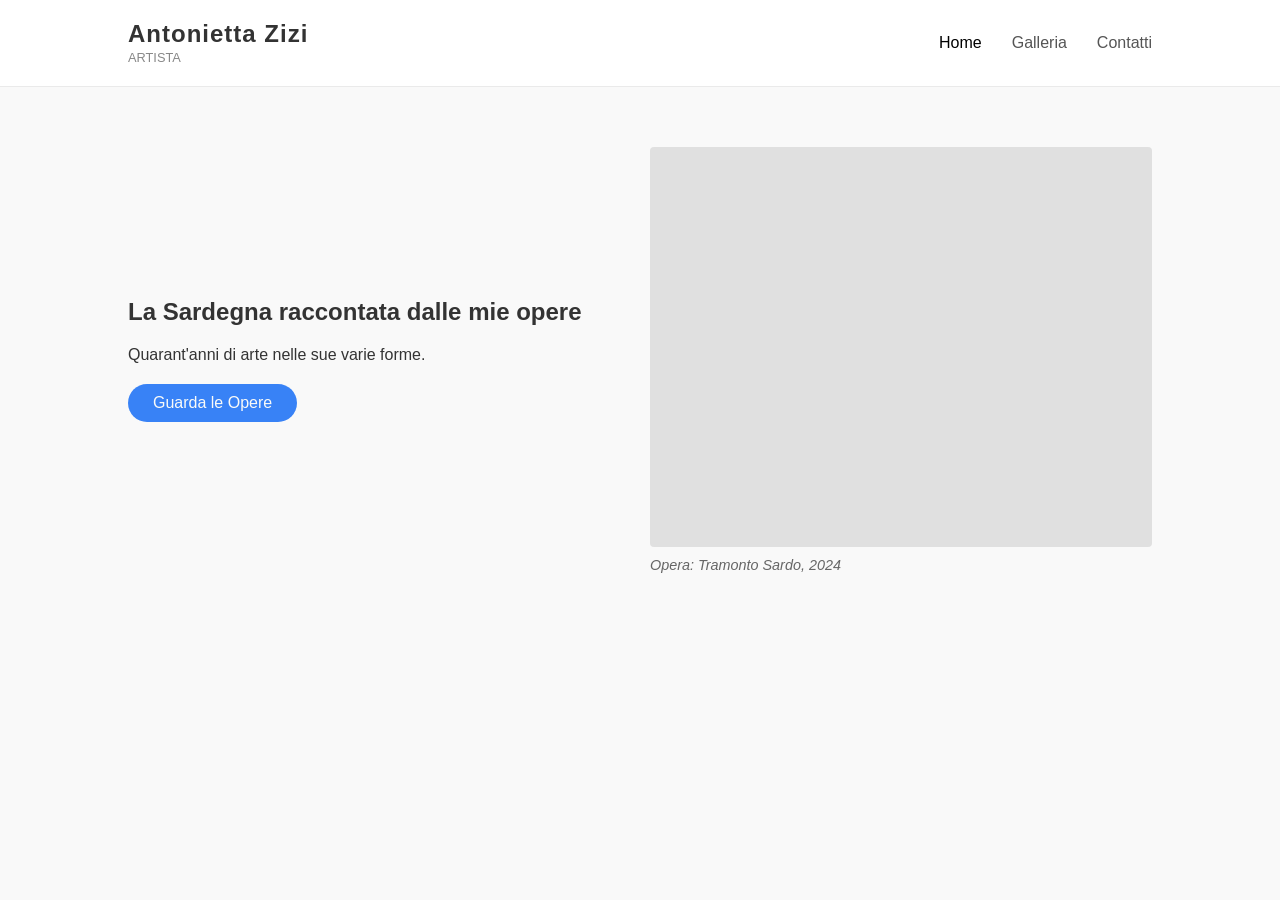
==== index.html @ 99727563 "antozi website" ====
<!DOCTYPE html>
<html lang="ita">
<head>
    <meta charset="UTF-8">
    <meta name="viewport" content="width=device-width, initial-scale=1.0">
    <title>Antonietta Zizi</title>
    <link rel="stylesheet" href="./style.css">
</head>
<body>
    <header class="navbar">
        <div class="logo">
            <h1>Antonietta Zizi</h1>
            <span class="subtitle">Artista</span> 
        </div>
  
        <nav>
            <ul class="nav-links">
                <li><a href="./index.html" class="active">Home</a></li>
                <li><a href="./gallery.html">Galleria</a></li>
                <li><a href="./contacts.html">Contatti</a></li>
            </ul>
        </nav>
    </header>
    
    <div class="hero">
        <div class="hero-left">
            <h2>La Sardegna raccontata dalle mie opere</h2>
            <p>Quarant'anni di arte nelle sue varie forme.</p>
            <!-- Niente più tag <button>, solo un link truccato -->
            <a href="./gallery.html" class="hero-btn">Guarda le Opere</a>
        </div>

        <div class="hero-right">
            <div class="image-placeholder"></div>
            <p class="img-caption">Opera: Tramonto Sardo, 2024</p>
        </div>
    </div>

</body>
</html>
---- style.css ----
/* Reset base */
* {
  margin: 0;
  padding: 0;
  box-sizing: border-box;
}

body {
  font-family: sans-serif; /* Poi sceglieremo un font più artistico */
  background-color: #f9f9f9; /* Sfondo leggermente off-white, molto pulito */
  color: #333;
}

/* Struttura Navbar */
.navbar {
  display: flex;
  justify-content: space-between;
  align-items: center;
  padding: 20px 10%; /* 10% di spazio ai lati per non far attaccare il testo ai bordi dello schermo */
  background-color: #ffffff;
  border-bottom: 1px solid #eaeaea; /* Una linea sottile ed elegante sotto la nav */
}

.logo h1 {
  font-size: 1.5rem;
  font-weight: 600;
  letter-spacing: 1px;
}

.logo .subtitle {
  font-size: 0.8rem;
  color: #888;
  text-transform: uppercase;
}

/* Link di navigazione */
.nav-links {
  display: flex;
  list-style: none;
  gap: 30px; /* Spazio fisso tra un link e l'altro */
}

.nav-links a {
  text-decoration: none;
  color: #555;
  font-weight: 500;
  transition: color 0.3s ease;
}

/* Effetto quando passi sopra con il mouse o se la pagina è attiva */
.nav-links a:hover,
.nav-links a.active {
  color: #000; /* Il testo diventa nero pieno */
}

.hero {
  display: flex;
  justify-content: space-between;
  align-items: center;
  padding: 60px 10%;
  gap: 20px;
}

.hero-left {
  flex: 1;
  display: flex;
  flex-direction: column;   /* Dispone gli elementi in verticale (titolo, poi testo, poi bottone) */
  justify-content: center;  /* Centra verticalmente tutto il blocco rispetto all'immagine di destra */
  gap: 20px;                /* Gestisce lo spazio tra gli elementi in modo perfetto */
}

.hero-left, .hero-right {
  flex: 1;
}

.image-placeholder {
  width: 100%;
  height: 400px; /* Un'altezza fissa per ora, così lo vedi bene */
  background-color: #e0e0e0; /* Un grigio neutro da wireframe */
  border-radius: 4px; /* Un pizzico di smussatura agli angoli che fa sempre figura */
  margin-bottom: 10px; /* Stacca l'immagine dalla didascalia sotto */
}

.img-caption {
  font-style: italic;
  color: #666;
  font-size: 0.9rem;
}

.hero-btn {
  display: inline-block; /* Fondamentale! Permette al link di comportarsi come un box e accettare padding e margini */
  align-self: flex-start;   /* TRUCCHETTO: Impedisce al bottone di allargarsi per tutta la larghezza della colonna */
  background-color: #3882f6;
  color: #f9faf8;
  text-decoration: none; /* Toglie la sottolineatura nativa del link */
  border-radius: 20px;
  padding: 10px 25px;    /* 10px sopra/sotto, 25px destra/sinistra per farlo più proporzionato */
  cursor: pointer;       /* Forza la manina anche se è già un link, per sicurezza */
}
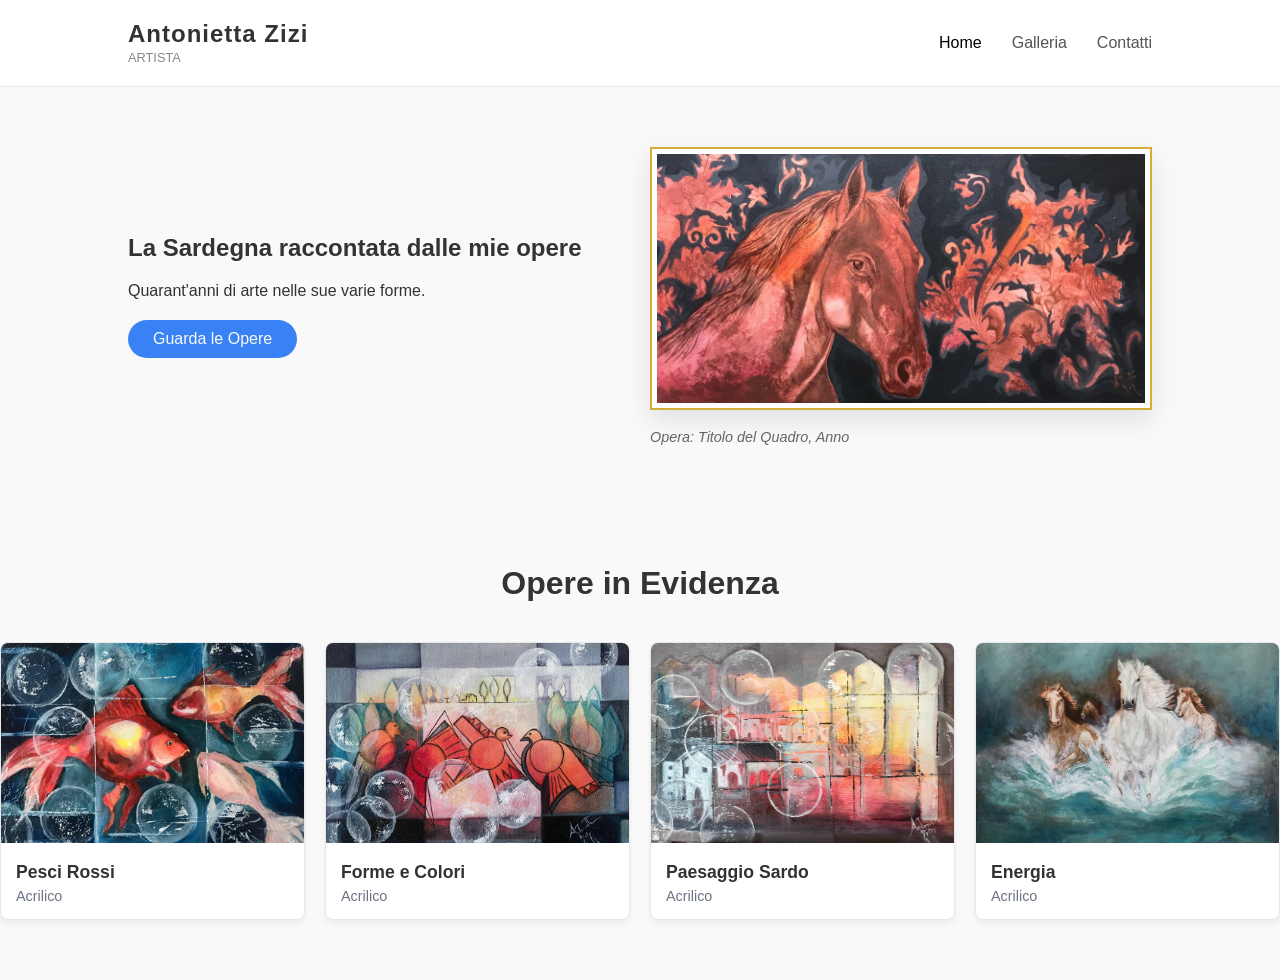
==== commit 1edfe026: "antozi website in progress" ====
--- a/index.html
+++ b/index.html
@@ -30,11 +30,54 @@
             <a href="./gallery.html" class="hero-btn">Guarda le Opere</a>
         </div>
 
-        <div class="hero-right">
-            <div class="image-placeholder"></div>
-            <p class="img-caption">Opera: Tramonto Sardo, 2024</p>
+       <div class="hero-right">
+            <div class="img-container">
+                <img class="sardinian_horse" src="./images/sardinian_horse.jpg" alt="Dipinto di Antonietta Zizi raffigurante un cavallo tra decorazioni sarde">
+                <span class="zoom-icon">🔍</span>
+            </div>
+            <p class="img-caption">Opera: Titolo del Quadro, Anno</p>
         </div>
     </div>
 
+    <section class="gallery-section">
+    
+        <h2>Opere in Evidenza</h2>
+    
+        <div class="cards-container">
+        
+            <div class="card">
+                <img src="./images/sardinian_fishes.JPG" alt="Dipinto con pesci rossi" class="card-img">
+                <div class="card-info">
+                    <h3>Pesci Rossi</h3>
+                    <p>Acrilico</p>
+                </div>
+            </div>
+
+        <div class="card">
+            <img src="./images/gallinelle.JPG" alt="Dipinto geometrico con uccelli" class="card-img">
+            <div class="card-info">
+                <h3>Forme e Colori</h3>
+                <p>Acrilico</p>
+            </div>
+        </div>
+
+        <div class="card">
+            <img src="./images/city_of_dreams_sardinia.JPG" alt="Dipinto paesaggio sardo" class="card-img">
+            <div class="card-info">
+                <h3>Paesaggio Sardo</h3>
+                <p>Acrilico</p>
+            </div>
+        </div>
+
+        <div class="card">
+            <img src="./images/water_horses.jpg" alt="Dipinto cavalli nel mare sardo" class="card-img">
+            <div class="card-info">
+                <h3>Energia</h3>
+                <p>Acrilico</p>
+            </div>
+        </div>
+
+    </div>
+</section>
 </body>
 </html>
--- a/style.css
+++ b/style.css
@@ -85,6 +85,7 @@
   font-style: italic;
   color: #666;
   font-size: 0.9rem;
+  margin-top: 15px; /* Crea un elegante stacco tra la cornice e il testo dell'opera */
 }
 
 .hero-btn {
@@ -98,3 +99,94 @@
   cursor: pointer;       /* Forza la manina anche se è già un link, per sicurezza */
 }
 
+.sardinian_horse {
+  width: 100%;        /* Prende tutta la larghezza della sua scatola genitore */
+  max-width: 550px;   /* Ma non supera mai i 550px per non diventare gigante */
+  height: auto;       /* Mantiene le proporzioni perfette */
+  display: block;     /* Evita piccoli spazi vuoti fastidiosi sotto l'immagine */
+  
+  /* L'effetto cornice dorata (Bordo + Spazio Bianco + Ombra) */
+  border: 2px solid #d4af37;   /* Linea color oro */
+  padding: 5px;                /* Effetto passpartout bianco */
+  background-color: #ffffff;   /* Sfondo del passpartout */
+  box-shadow: 0 10px 25px rgba(0, 0, 0, 0.1); /* Ombra morbida sotto il quadro */
+}
+
+/* --- EFFETTO LENTE D'INGRANDIMENTO --- */
+
+/* La scatola che fa da ancora per la lente */
+.img-container {
+  position: relative;
+  display: inline-block; /* Si stringe attorno alla foto */
+}
+
+/* Stile della lente (inizialmente nascosta) */
+.zoom-icon {
+  position: absolute;
+  bottom: 20px;  /* Distanza dal fondo interna alla cornice */
+  right: 20px;   /* Distanza dal bordo destro interna alla cornice */
+  background-color: rgba(0, 0, 0, 0.6); /* Sfondo scuro semitrasparente */
+  color: #ffffff;
+  padding: 8px 10px;
+  border-radius: 50%; /* Diventa un cerchio perfetto */
+  font-size: 1.1rem;
+  cursor: pointer;
+  opacity: 0; /* Invisibile all'inizio */
+  transition: opacity 0.3s ease; /* Transizione fluida */
+}
+
+/* Quando passi il mouse sulla foto, fai apparire la lente! */
+.img-container:hover .zoom-icon {
+  opacity: 1;
+}
+
+/* Stile della sezione galleria */
+.gallery-section {
+  padding: 60px 0;
+  text-align: center; /* Centra il titolo "Opere in Evidenza" */
+}
+
+.gallery-section h2 {
+  font-size: 2rem;
+  margin-bottom: 40px; /* Spazio tra il titolo e le card sotto */
+}
+
+/* Il motore Flexbox: mette le card in riga */
+.cards-container {
+  display: flex;
+  justify-content: space-between; /* Distribuisce le card lungo tutta la larghezza */
+  gap: 20px; /* Crea uno spazio fisso di 20px tra una card e l'altra */
+}
+
+/* Stile della singola card (la scatola bianca) */
+.card {
+  flex: 1; /* Dice alle card di dividersi lo spazio in parti perfettamente uguali */
+  background-color: #ffffff;
+  border: 1px solid #e5e7eb; /* Un bordino leggerissimo grigio */
+  border-radius: 8px;
+  overflow: hidden; /* Taglia l'immagine se esce dai bordi arrotondati della card */
+  box-shadow: 0 4px 6px rgba(0, 0, 0, 0.05); /* Un'ombreggiatura sfumata stupenda */
+}
+
+/* Diamo la stessa forma a tutte le immagini delle card */
+.card-img {
+  width: 100%;
+  height: 200px; /* Forza tutte le immagini ad avere la stessa altezza */
+  object-fit: cover; /* TRUCCO: Ritaglia l'immagine proporzionalmente senza schiacciarla! */
+}
+
+/* Lo spazio per il testo dentro la card */
+.card-info {
+  padding: 15px;
+  text-align: left; /* Allinea il titolo del quadro a sinistra */
+}
+
+.card-info h3 {
+  font-size: 1.1rem;
+  margin-bottom: 5px;
+}
+
+.card-info p {
+  color: #6b7280; /* Grigio più scuro e delicato per la tecnica */
+  font-size: 0.9rem;
+}
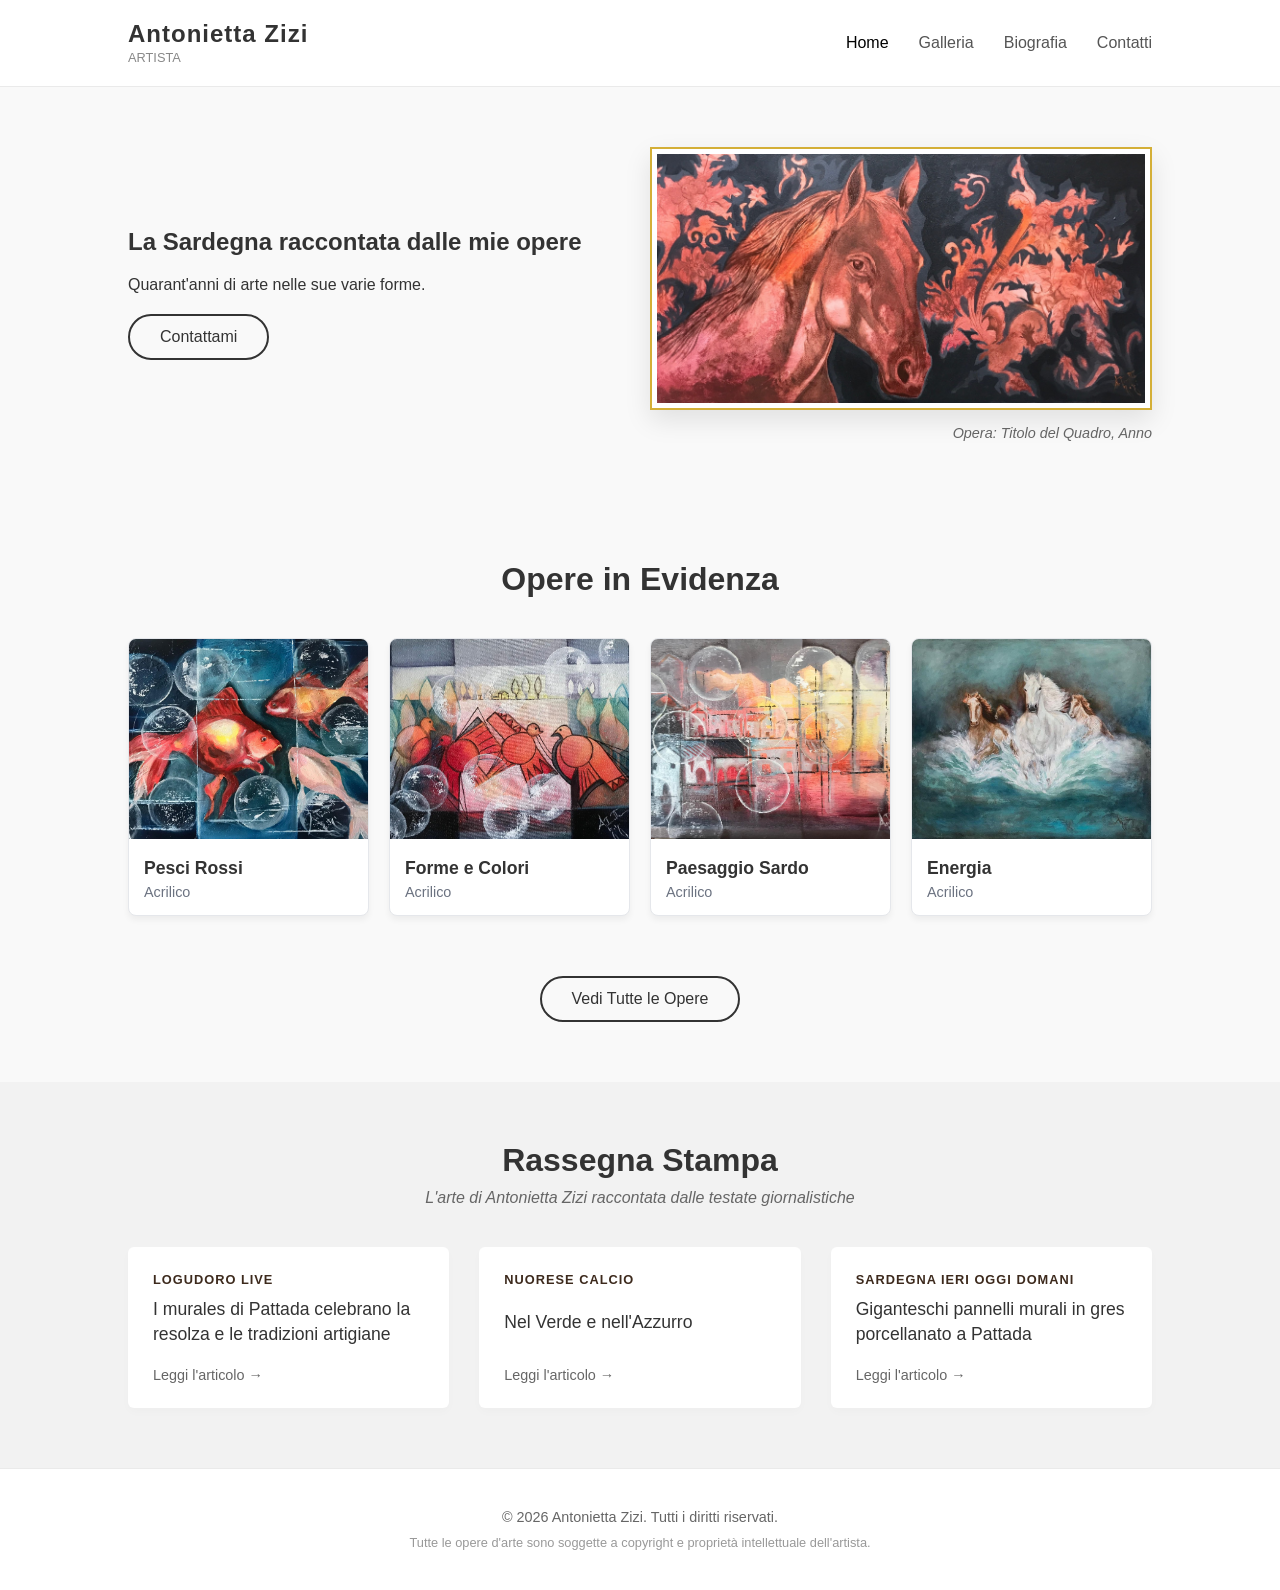
==== commit 6ecd5502: "progression byography antozi website" ====
--- a/index.html
+++ b/index.html
@@ -4,6 +4,9 @@
     <meta charset="UTF-8">
     <meta name="viewport" content="width=device-width, initial-scale=1.0">
     <title>Antonietta Zizi</title>
+    <link rel="preconnect" href="https://fonts.googleapis.com">
+    <link rel="preconnect" href="https://fonts.gstatic.com" crossorigin>
+    <link href="https://fonts.googleapis.com/css2?family=Cormorant+Garamond:ital,wght@0,400;0,500;0,600;1,400&family=Inter:wght@400;500;600&display=swap" rel="stylesheet">
     <link rel="stylesheet" href="./style.css">
 </head>
 <body>
@@ -17,6 +20,7 @@
             <ul class="nav-links">
                 <li><a href="./index.html" class="active">Home</a></li>
                 <li><a href="./gallery.html">Galleria</a></li>
+                <li><a href="./biography.html">Biografia</a></li>
                 <li><a href="./contacts.html">Contatti</a></li>
             </ul>
         </nav>
@@ -27,7 +31,7 @@
             <h2>La Sardegna raccontata dalle mie opere</h2>
             <p>Quarant'anni di arte nelle sue varie forme.</p>
             <!-- Niente più tag <button>, solo un link truccato -->
-            <a href="./gallery.html" class="hero-btn">Guarda le Opere</a>
+            <a href="./contacts.html" class="btn-secondary">Contattami</a>
         </div>
 
        <div class="hero-right">
@@ -53,31 +57,66 @@
                 </div>
             </div>
 
-        <div class="card">
-            <img src="./images/gallinelle.JPG" alt="Dipinto geometrico con uccelli" class="card-img">
-            <div class="card-info">
-                <h3>Forme e Colori</h3>
-                <p>Acrilico</p>
+            <div class="card">
+                <img src="./images/gallinelle.JPG" alt="Dipinto geometrico con uccelli" class="card-img">
+                <div class="card-info">
+                    <h3>Forme e Colori</h3>
+                    <p>Acrilico</p>
+                </div>
             </div>
+
+            <div class="card">
+                <img src="./images/city_of_dreams_sardinia.JPG" alt="Dipinto paesaggio sardo" class="card-img">
+                <div class="card-info">
+                    <h3>Paesaggio Sardo</h3>
+                    <p>Acrilico</p>
+                </div>
+            </div>
+
+            <div class="card">
+                <img src="./images/water_horses.jpg" alt="Dipinto cavalli nel mare sardo" class="card-img">
+                <div class="card-info">
+                    <h3>Energia</h3>
+                    <p>Acrilico</p>
+                </div>
+            </div>
+
         </div>
+    </section>
+    <div class="gallery-shortcut">
+        <a href="./gallery.html" class="btn-secondary">Vedi Tutte le Opere</a>
+    </div>
 
-        <div class="card">
-            <img src="./images/city_of_dreams_sardinia.JPG" alt="Dipinto paesaggio sardo" class="card-img">
-            <div class="card-info">
-                <h3>Paesaggio Sardo</h3>
-                <p>Acrilico</p>
-            </div>
+    <section class="press-section">
+        <h2>Rassegna Stampa</h2>
+        <p class="press-subtitle">L'arte di Antonietta Zizi raccontata dalle testate giornalistiche</p>
+    
+        <div class="press-container">
+        
+            <a href="https://www.logudorolive.it/pattada-celebra-la-resolza-e-le-tradizioni-artigiane-locali-con-i-murales-di-antonietta-zizi/" target="_blank" class="press-card">
+                <span class="press-source">Logudoro Live</span>
+                <h3>I murales di Pattada celebrano la resolza e le tradizioni artigiane</h3>
+                <span class="press-link">Leggi l'articolo &rarr;</span>
+            </a>
+
+            <a href="https://www.nuoresecalcio.biz/nel-verde-e-nellazzurro/" target="_blank" class="press-card">
+                <span class="press-source">Nuorese Calcio</span>
+                <h3>Nel Verde e nell'Azzurro</h3>
+                <span class="press-link">Leggi l'articolo &rarr;</span>
+            </a>
+
+            <a href="https://www.sardegnaierioggidomani.com/arte/pattada-realizzati-dallartista-antonietta-zizi-giganteschi-pannelli-murali-in-gres-porcellanato-per-esaltare-la-distintiva-resolza-e-le-tradizioni-artigiane/" target="_blank" class="press-card">
+                <span class="press-source">Sardegna Ieri Oggi Domani</span>
+                <h3>Giganteschi pannelli murali in gres porcellanato a Pattada</h3>
+                <span class="press-link">Leggi l'articolo &rarr;</span>
+            </a>
+
         </div>
+    </section>
 
-        <div class="card">
-            <img src="./images/water_horses.jpg" alt="Dipinto cavalli nel mare sardo" class="card-img">
-            <div class="card-info">
-                <h3>Energia</h3>
-                <p>Acrilico</p>
-            </div>
-        </div>
-
-    </div>
-</section>
+    <footer class="site-footer">
+        <p>&copy; 2026 Antonietta Zizi. Tutti i diritti riservati.</p>
+        <p class="footer-warning">Tutte le opere d'arte sono soggette a copyright e proprietà intellettuale dell'artista.</p>
+    </footer>
 </body>
 </html>
--- a/style.css
+++ b/style.css
@@ -71,6 +71,12 @@
 
 .hero-left, .hero-right {
   flex: 1;
+}
+
+.hero-right {
+  display: flex;
+  flex-direction: column;   /* Mette quadro e didascalia uno sotto l'altro */
+  align-items: flex-end;    /* Spinge entrambi gli elementi verso il bordo destro della pagina */
 }
 
 .image-placeholder {
@@ -81,6 +87,11 @@
   margin-bottom: 10px; /* Stacca l'immagine dalla didascalia sotto */
 }
 
+/* Questo serve solo a tenere il bottone della Hero allineato a sinistra */
+.hero-left .btn-secondary {
+  align-self: flex-start;
+}
+
 .img-caption {
   font-style: italic;
   color: #666;
@@ -88,21 +99,10 @@
   margin-top: 15px; /* Crea un elegante stacco tra la cornice e il testo dell'opera */
 }
 
-.hero-btn {
-  display: inline-block; /* Fondamentale! Permette al link di comportarsi come un box e accettare padding e margini */
-  align-self: flex-start;   /* TRUCCHETTO: Impedisce al bottone di allargarsi per tutta la larghezza della colonna */
-  background-color: #3882f6;
-  color: #f9faf8;
-  text-decoration: none; /* Toglie la sottolineatura nativa del link */
-  border-radius: 20px;
-  padding: 10px 25px;    /* 10px sopra/sotto, 25px destra/sinistra per farlo più proporzionato */
-  cursor: pointer;       /* Forza la manina anche se è già un link, per sicurezza */
-}
-
 .sardinian_horse {
   width: 100%;        /* Prende tutta la larghezza della sua scatola genitore */
   max-width: 550px;   /* Ma non supera mai i 550px per non diventare gigante */
-  height: auto;       /* Mantiene le proporzioni perfette */
+  height: auto;       /* Mantiene le proporzioni perfeette */
   display: block;     /* Evita piccoli spazi vuoti fastidiosi sotto l'immagine */
   
   /* L'effetto cornice dorata (Bordo + Spazio Bianco + Ombra) */
@@ -142,7 +142,7 @@
 
 /* Stile della sezione galleria */
 .gallery-section {
-  padding: 60px 0;
+  padding: 60px 10%;
   text-align: center; /* Centra il titolo "Opere in Evidenza" */
 }
 
@@ -189,4 +189,314 @@
 .card-info p {
   color: #6b7280; /* Grigio più scuro e delicato per la tecnica */
   font-size: 0.9rem;
+}
+
+/* Contenitore per centrare il bottone sotto le card */
+.gallery-shortcut {
+  text-align: center;
+  padding-bottom: 60px; /* Crea spazio prima del footer */
+}
+
+/* Stile del secondo bottone (elegante, sfondo trasparente con bordo) */
+.btn-secondary {
+  display: inline-block;
+  padding: 12px 30px;
+  border: 2px solid #333333;
+  color: #333333;
+  text-decoration: none;
+  font-weight: 500;
+  border-radius: 25px;
+  transition: all 0.3s ease;
+}
+
+/* Effetto quando passi il mouse sul bottone */
+.btn-secondary:hover {
+  background-color: #333333;
+  color: #ffffff; /* Inverte i colori! */
+}
+
+/* Stile della sezione stampa */
+.press-section {
+  background-color: #f2f2f2; /* Uno sfondo grigio leggermente più scuro per staccarla dalle altre sezioni */
+  padding: 60px 10%;
+  text-align: center;
+}
+
+.press-section h2 {
+  font-size: 2rem;
+  margin-bottom: 10px;
+}
+
+.press-subtitle {
+  color: #666;
+  font-style: italic;
+  margin-bottom: 40px;
+}
+
+/* Contenitore Flexbox per i tre articoli */
+.press-container {
+  display: flex;
+  justify-content: space-between;
+  gap: 30px;
+}
+
+/* La singola card del giornale (che è un link intero) */
+.press-card {
+  flex: 1;
+  background-color: #ffffff;
+  padding: 25px;
+  border-radius: 6px;
+  text-decoration: none; /* Toglie la sottolineatura brutta dei link */
+  color: #333333;
+  text-align: left;
+  display: flex;
+  flex-direction: column;
+  justify-content: space-between;
+  box-shadow: 0 4px 10px rgba(0, 0, 0, 0.02);
+  transition: transform 0.3s ease, box-shadow 0.3s ease;
+}
+
+/* Effetto movimento quando ci passi sopra col mouse */
+.press-card:hover {
+  transform: translateY(-5px); /* La card si solleva leggermente */
+  box-shadow: 0 10px 20px rgba(0, 0, 0, 0.05); /* L'ombra diventa più profonda */
+}
+
+/* Nome del giornale in alto */
+.press-source {
+  font-size: 0.8rem;
+  text-transform: uppercase;
+  letter-spacing: 1px;
+  color: #3d2a1d; /* MODIFICATO: Inserito marrone testa di moro al posto del blu */
+  font-weight: 600;
+  margin-bottom: 10px;
+}
+
+/* Titolo dell'articolo */
+.press-card h3 {
+  font-size: 1.1rem;
+  font-weight: 500;
+  line-height: 1.4;
+  margin-bottom: 20px;
+}
+
+/* Scritta "Leggi l'articolo" in fondo */
+.press-link {
+  font-size: 0.9rem;
+  color: #666666;
+  font-weight: 500;
+}
+
+.press-card:hover .press-link {
+  color: #000000; /* Diventa nero quando passi il mouse sulla card */
+}
+
+/* Stile del Footer */
+.site-footer {
+  background-color: #ffffff;
+  border-top: 1px solid #eaeaea;
+  padding: 40px 10%; /* Stesso allineamento laterale del resto del sito */
+  text-align: center;
+}
+
+.site-footer p {
+  font-size: 0.9rem;
+  color: #666666;
+}
+
+.footer-warning {
+  font-size: 0.8rem !important;
+  color: #999999 !important;
+  margin-top: 10px;
+}
+
+/* ==========================================================================
+   PAGINA BIOGRAFIA - NUOVO LAYOUT (Zoom Safe, Bilanciamento e Allineamenti)
+   ========================================================================== */
+
+/* ==========================================================================
+   PAGINA BIOGRAFIA - NUOVO LAYOUT (Larghezza Home + Foto Bloccata)
+   ========================================================================== */
+
+.page-container {
+  width: 100%;
+  max-width: 100%;          /* Si allarga al 100% dello schermo come la Home */
+  margin: 0 auto;
+  padding: 0 10%;           /* Allineamento perfetto al 10% identico alla Navbar */
+  box-sizing: border-box;
+}
+
+.bio-hero-section {
+  display: flex;
+  justify-content: space-between;
+  align-items: flex-start;  /* Allinea i blocchi dall'alto senza stirarli */
+  gap: 8%;                  /* Spazio proporzionale tra testo e immagine */
+  padding: 60px 0 30px 0;
+}
+
+.bio-hero-text {
+  flex: 1;                  /* Il testo occupa tutto lo spazio rimanente flessibile */
+  display: flex;
+  flex-direction: column;
+  gap: 30px;                /* Spazio uniforme tra titolo e citazione */
+}
+
+.bio-hero-text h2 {
+  font-size: 2.6rem;
+  font-weight: 600;
+  margin-bottom: 5px;
+  color: #111;
+}
+
+.bio-subtitle-lead {
+  font-size: 1.1rem;
+  color: #d4af37;           /* Colore oro per la specializzazione sotto al titolo */
+  font-weight: 500;
+  letter-spacing: 1px;
+}
+
+.hero-statement {
+  background-color: #faf9f6; /* Colore avorio di sfondo per il blocco citazione */
+  padding: 30px;
+  border-left: 3px solid #3d2a1d; /* Linea verticale marrone scuro decorativa a sinistra */
+}
+
+.hero-statement blockquote {
+  font-size: 1.15rem;
+  font-style: italic;
+  line-height: 1.6;
+  color: #333;
+  margin: 0 0 15px 0;
+}
+
+.statement-author {
+  font-size: 0.8rem;
+  text-transform: uppercase;
+  letter-spacing: 2px;
+  color: #666;
+  font-weight: 600;
+}
+
+.bio-hero-image {
+  flex-shrink: 0;           /* Blocca il restringimento o l'allargamento anomalo */
+  width: 350px;             /* FISSO: Impedisce alla foto di diventare gigantesca a tutto schermo */
+  display: flex;
+  justify-content: flex-end;
+}
+
+.bio-hero-image .img-container {
+  border: 2px solid #d4af37; /* Cornice dorata attorno alla foto profilo */
+  padding: 6px;
+  background-color: #fff;
+  box-shadow: 0 4px 20px rgba(0, 0, 0, 0.06);
+  width: 100%;
+}
+
+.bio-hero-image img {
+  display: block;
+  width: 100%;              /* Adatta la foto perfettamente ai 350px del contenitore */
+  height: auto;
+}
+
+.bio-narrative-section {
+  padding: 30px 0 50px 0;   /* NUOVO: Spaziatura per la biografia testuale sotto la foto */
+  border-bottom: 1px solid #eaeaea;
+}
+
+.bio-paragraph {
+  font-size: 1.1rem;
+  line-height: 1.75;
+  color: #333;
+  margin-bottom: 25px;
+  text-align: justify;      /* NUOVO: Forza l'allineamento giustificato per effetto monografia */
+}
+
+.cv-section {
+  padding: 60px 0;          /* NUOVO: Riposizionato e distanziato verticalmente */
+}
+
+.cv-section h2 {
+  font-size: 2.2rem;
+  font-weight: 600;
+  margin-bottom: 40px;
+  color: #3d2a1d;           /* MODIFICATO: Colore marrone testa di moro per il titolo del CV */
+  border-bottom: 2px solid #3d2a1d; /* MODIFICATO: Sottolineatura color marrone coerente */
+  padding-bottom: 15px;
+}
+
+.cv-category {
+  margin-bottom: 45px;
+}
+
+.cv-category h3 {
+  font-size: 1.4rem;
+  font-weight: 600;
+  color: #111;
+  margin-bottom: 5px;
+}
+
+.cv-subtitle {
+  font-size: 0.95rem;
+  font-style: italic;
+  color: #666;
+  margin-bottom: 20px;
+}
+
+.cv-list {
+  list-style: none;
+  padding: 0;
+  margin: 0;
+}
+
+.cv-list li {
+  display: flex;
+  align-items: flex-start;
+  padding: 15px 0;
+  border-bottom: 1px solid #eaeaea;
+  font-size: 1.05rem;
+  line-height: 1.6;
+}
+
+.cv-list li:last-child {
+  border-bottom: none;
+}
+
+.cv-date {
+  font-weight: 600;
+  color: #3d2a1d;           /* MODIFICATO: Marrone scuro caldo al posto del vecchio blu */
+  min-width: 160px;         /* MODIFICATO: Larghezza fissa minima per incolonnare le date */
+  margin-right: 20px;       /* MODIFICATO: Margine destro di sicurezza (RISOLVE IL TESTO ATTACCATO) */
+  flex-shrink: 0;
+  letter-spacing: 0.5px;
+  text-transform: uppercase;
+  font-size: 0.85rem;
+}
+
+.cv-detail {
+  color: #333;
+}
+
+.cv-detail strong {
+  color: #000;
+}
+
+/* RESPONSIVE PER SMARTPHONE E TABLET */
+@media (max-width: 850px) {
+  .bio-hero-section {
+    flex-direction: column-reverse; /* MODIFICATO: Incolonna prima la foto profilo sui telefoni */
+    gap: 30px;
+  }
+  .bio-hero-image {
+    justify-content: center;
+  }
+  .cv-list li {
+    flex-direction: column;
+    gap: 5px;
+  }
+  .cv-date {
+    min-width: auto;
+  }
+  .bio-paragraph {
+    text-align: left;       /* NUOVO: Disattiva il giustificato sui telefoni per evitare spazi anomali */
+  }
 }
